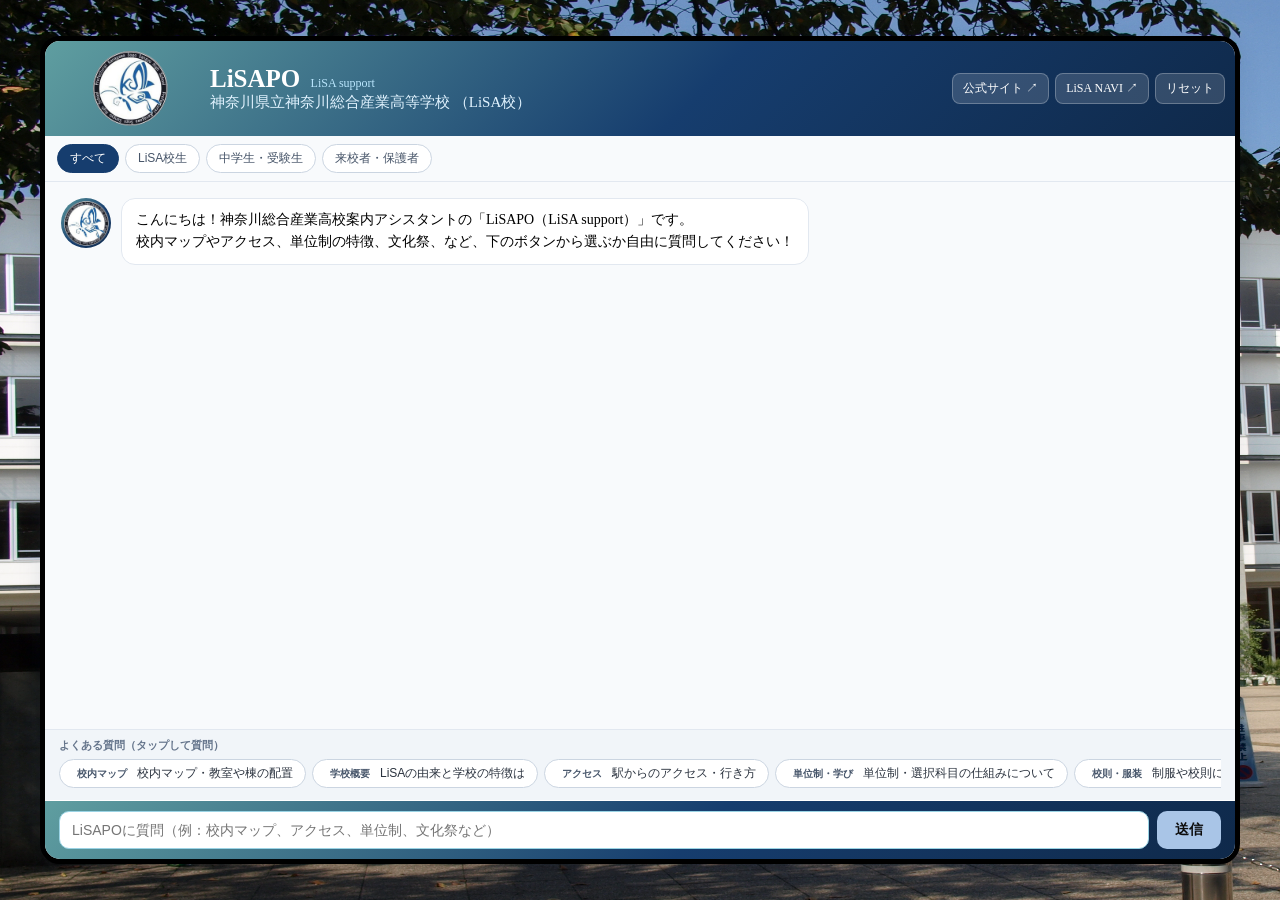
==== index.html @ d9cda3f4 "Rename LiSAPO.html to index.html" ====
<!DOCTYPE html>
<html lang="ja">
<head>
  <meta charset="UTF-8" />
  <meta name="viewport" content="width=device-width, initial-scale=1.0" />
  <title>LiSAPO (LiSA support) | 神奈川総合産業高校 案内アシスタント</title>
  <link rel="stylesheet" href="style.css" />
</head>
<body>
  <div class="app">
    <header class="header">
      <div class="header-left">
        <div class="logo"><img src="LiSA.png" alt="logo" class="picture1"></div>
        <div>
          <h1 class="title">LiSAPO <span>LiSA support</span></h1>
          <p class="subtitle">神奈川県立神奈川総合産業高等学校 （LiSA校）</p>
        </div>
      </div>
      <div class="header-actions">
        <a href="https://www.pen-kanagawa.ed.jp/kanagawasogosangyo-h/zennichi/index.html" target="_blank" rel="noopener noreferrer" class="btn-link">公式サイト ↗</a>
        <a href="https://lisanavi.github.io/map/" target="_blank" rel="noopener noreferrer" class="btn-link">LiSA NAVI ↗</a>
        <button onclick="resetChat()" class="btn-reset">リセット</button>
      </div>
    </header>

    <nav class="tabs" aria-label="対象者切り替え">
      <button onclick="setRole('all')" id="tab-all" class="tab active">すべて</button>
      <button onclick="setRole('current_student')" id="tab-current_student" class="tab">LiSA校生</button>
      <button onclick="setRole('student_prospect')" id="tab-student_prospect" class="tab">中学生・受験生</button>
      <button onclick="setRole('visitor')" id="tab-visitor" class="tab">来校者・保護者</button>
    </nav>

    <main id="chat-messages" class="messages"></main>

    <div class="chips-area">
      <div class="chips-label">よくある質問（タップして質問）</div>
      <div id="quick-chips" class="chips"></div>
    </div>

    <footer class="footer">
      <form onsubmit="handleSubmit(event)" class="form">
        <input type="text" id="user-input" placeholder="LiSAPOに質問（例：校内マップ、アクセス、単位制、文化祭など）" autocomplete="off" />
        <button type="submit">送信</button>
    </footer>
  </div>

  <script>
    const KNOWLEDGE_BASE = [
      {
        id: 'map', category: '校内マップ', roles: ['all', 'visitor', 'student_prospect', 'current_student'],
        q: '校内マップ・教室や棟の配置',
        kw: ['マップ', 'map', '校内図', '配置', '教室', '案内図', '場所', '東棟', '西棟'],
        a: '\n校内の施設や教室の配置は、デジタル校内マップ（LiSAナビ）から確認できます！\n・校内マップ：https://lisanavi.github.io/map/\n【主なエリア】\n・1階 事務室、視聴覚室、会議室、食堂、体育館など\n・2階 一般学習室、ロッカースペース、更衣室\n・3階 一般学習室、進路相談室、コンピューター室、美術室\n・4階 一般学習室、音楽室、調理室、被服室\nなどなどの様々な教室あります！'
      },
      {
        id: 'lisa', category: '学校概要', roles: ['all', 'student_prospect', 'visitor'],
        q: 'LiSAの由来と学校の特徴は',
        kw: ['lisa', 'リサ', '特徴', 'どんな学校', '総合産業', '由来', '意味', '学科', 'りさぽ','LiSAPO'],
        a: '\nLiSAは Liberal（自由・教養）、Internationality（国際性）、\nScience & Arts（科学と芸術・技術）、Academy（学び舎）の頭文字です。\n全国唯一の「総合産業科（単位制）」を設置し、理数・情報・工学・環境・デザイン・国際など\n幅広い選択科目から自分の時間割を組み立てられます！'
      },
      {
        id: 'access', category: 'アクセス', roles: ['all', 'visitor', 'student_prospect'],
        q: '駅からのアクセス・行き方',
        kw: ['アクセス', '駅', '行き方', '住所', '相模大野', '徒歩', '地図', '駐車場'],
        a: '\n・小田急線「相模大野駅」北口より徒歩約13分（相模大野中央公園の隣）\n・住所：〒252-0303 相模原市南区相模大野4-1-1\n※来校者用の駐車場はありませんので公共交通機関をご利用ください！'
      },
      {
        id: 'credit', category: '単位制・学び', roles: ['all', 'student_prospect', 'current_student'],
        q: '単位制・選択科目の仕組みについて',
        kw: ['単位', '選択科目', '時間割', '授業', '理系', '文系', '情報', '実験', '実習'],
        a: '\n学年制ではなく「単位制」です。1年次は共通科目を中心に学び、\n2・3年次は理数・工学・情報・ライフサイエンス・アート・国際などの豊富な選択科目群から進路に合わせて履修できます！'
      },
      {
        id: 'rules', category: '校則・服装', roles: ['all', 'student_prospect', 'visitor'],
        q: '制服や校則について',
        kw: ['制服', '私服', '標準服', '校則', '髪型', 'スマホ', 'バイト', '服装'],
        a: '\n式典など指定日以外は「標準服」または「私服※」のどちらでも登校可能です。（※TPOに合わせた服装）\n生徒の自主性・自律を重んじる校風です！'
      },
      {
        id: 'teijisei', category: '施設のルール', roles: ['all', 'current_student', 'visitor'],
        q: '完全下校時刻は？',
        kw: ['定時制', '下校', '17時', '17:00', '完全下校', '部活', '共有'],
        a: '\n全日制と定時制で校舎を共有しているため、全日制の完全下校時刻は原則17:00です！'
      },
      {
        id: 'events', category: '学校行事', roles: ['all', 'student_prospect', 'visitor', 'current_student'],
        q: '文化祭などの行事は？',
        kw: ['文化祭','行事', '体育祭', '修学旅行', 'イベント'],
        a: '\n【主な行事】\n5月に行われる年次別の遠足ではグループに分かれて行動し\n6月に行われる赤団、青団、緑団、黄団に分かれる体育祭ではリレーやダンスなどの楽しい種目を行い\n9月では修学旅行に加え、文化祭が開催されます\n文化祭ではクラス企画や文化部発表に加え、総合産業高校ならではの技術・研究展示が人気です！'
      },
      {
        id: 'admission', category: '受験・説明会', roles: ['all', 'student_prospect', 'visitor'],
        q: '学校説明会や入試の情報は？',
        kw: ['入試', '受検', '受験', '説明会', 'オープンスクール', '体験入学', '倍率'],
        a: '\n夏〜秋にかけて学校説明会・体験授業が実施されます。\n具体的な日程や申込方法、入学者選抜の選考基準は公式サイトの「受験生の方へ」をご確認ください！'
      },
      {
        id: 'office', category: '欠席連絡の方法', roles: ['all', 'current_student', 'visitor'],
        q: '欠席連絡の方法は？',
        kw: ['事務室', '欠席', '遅刻'],
        a: '\n欠席・遅刻連絡は学校指定の連絡システム（または朝の受付時間に電話）で保護者からご連絡ください。\n詳細は公式サイトをご確認ください！'
      }
    ];

    let currentRole = 'all';
    const msgEl = document.getElementById('chat-messages');
    const chipsEl = document.getElementById('quick-chips');
    const inputEl = document.getElementById('user-input');

    function init() {
      renderChips();
      resetChat();
    }

    function resetChat() {
      msgEl.innerHTML = '';
      addMsg('bot', 'こんにちは！神奈川総合産業高校案内アシスタントの「LiSAPO（LiSA support）」です。\n校内マップやアクセス、単位制の特徴、文化祭、など、下のボタンから選ぶか自由に質問してください！');
    }

    function setRole(role) {
      currentRole = role;
      document.querySelectorAll('.tab').forEach(b => b.classList.remove('active'));
      document.getElementById('tab-' + role).classList.add('active');
      renderChips();
    }

    function renderChips() {
      const list = KNOWLEDGE_BASE.filter(i => currentRole === 'all' || i.roles.includes(currentRole));
      chipsEl.innerHTML = list.map(i => `<button type="button" class="chip" onclick="ask('${i.id}')"><span>${i.category}</span>${i.q}</button>`).join('');
    }

    function ask(id) {
      const item = KNOWLEDGE_BASE.find(k => k.id === id);
      if (!item) return;
      addMsg('user', item.q);
      setTimeout(() => addMsg('bot', item.a, item.category), 250);
    }

    function handleSubmit(e) {
      e.preventDefault();
      const text = inputEl.value.trim();
      if (!text) return;
      inputEl.value = '';
      addMsg('user', text);

      const q = text.toLowerCase();
      let best = null, max = 0;
      for (const item of KNOWLEDGE_BASE) {
        const score = item.kw.reduce((s, k) => s + (q.includes(k.toLowerCase()) ? k.length : 0), 0);
        if (score > max) { max = score; best = item; }
      }

      setTimeout(() => {
        if (best) addMsg('bot', best.a, best.category);
        else addMsg('bot', `\n「${text}」についての詳しい情報が見つかりませんでした。\n「校内マップ」「アクセス」「単位制」「文化祭」などのキーワードでお試しください。`, 'ご案内');
      }, 250);
    }

    function addMsg(sender, text, badge = '') {
      const escaped = text.replace(/&/g, '&').replace(/</g, '<').replace(/>/g, '>')
        .replace(/(https?:\/\/[^\s<]+)/g, '<a href="$1" target="_blank" rel="noopener noreferrer">$1</a>')
        .replace(/\n/g, '<br>');

      const div = document.createElement('div');
      div.className = `msg ${sender}`;
      div.innerHTML = sender === 'user'
        ? `<div class="bubble">${escaped}</div>`
        : `<div class="avatar"><img src="LiSA.png" alt="logo" class="picture2"></div><div class="bubble">${badge ? `<div class="badge">${badge}</div>` : ''}${escaped}</div>`;
      msgEl.appendChild(div);
      msgEl.scrollTop = msgEl.scrollHeight;
    }

    init();
  </script>
</body>
</html>
---- style.css ----
* {
  box-sizing: border-box;
  margin: 0;
  padding: 0;
}

body {
  font-family: "Hiragino Sans";
  background-image: url(LiSAbackground.png);
  background-size: auto; 
  color: #000000;
  height: 100vh;
  display: flex;
  justify-content: center;
  align-items: center;
}

.app {
  width: 100%;
  max-width: 1200px;
  height: 100%;
  background: #fff;
  display: flex;
  flex-direction: column;
  overflow: hidden;
}

@media (min-width: 640px) {
  .app {
    height: 92vh;
    border-radius: 20px;
    border: 5px solid #000000;
    box-shadow: 0 10px 25px rgba(15, 41, 74, 0.1);
  }
}

/* ヘッダー */
.header {
  background: linear-gradient(135deg, #5f9ea0, #163d6e 55%, #0f294a);
  color: #fff;
  padding: 10px 10px;
  display: flex;
  justify-content: space-between;
  align-items: center;
  gap: 2px;
}

.header-left {
  display: flex;
  align-items: center;
  gap: 5px;
}

.logo {
  width: 150px;
  height: 150px;
  overflow: hidden;
  border-radius: 10px;
  display: flex;
  justify-content: center;
  align-items: center;
  font-weight: bold;
  flex-shrink: 0;
  height: auto;
}
.picture1{
  width: 50%;
  height: 50%;
  object-fit: cover;
  display: block;
}

.picture2{
  width: 90%;
  height: 90%;
  object-fit: cover;
  display: block;
}

.title {
  font-size: 25px;
  font-weight: bold;
  font-family: "Meiryo UI"; 
}

.title span {
  font-size: 12px;
  font-weight: normal;
  color: #bae6fd;
  margin-left: 4px;
  font-family: "Hiragino Sans";
}

.subtitle {
  font-size: 15px;
  color: #e0f2fe;
  font-family: "Yu Gothic";
}

.header-actions {
  display: flex;
  gap: 6px;
  flex-shrink: 0;
}

.btn-link, .btn-reset {
  font-size: 12px;
  color: #fff;
  background: rgba(255, 255, 255, 0.15);
  border: 1px solid rgba(255, 255, 255, 0.25);
  padding: 6px 10px;
  border-radius: 8px;
  text-decoration: none;
  cursor: pointer;
}

.btn-link:hover, .btn-reset:hover {
  background: rgba(255, 255, 255, 0.25);
}

/* タブ */
.tabs {
  display: flex;
  gap: 6px;
  padding: 8px 12px;
  background: #f8fafc;
  border-bottom: 1px solid #e2e8f0;
  overflow-x: auto;
}

.tab {
  padding: 5px 12px;
  border-radius: 999px;
  font-size: 12px;
  border: 1px solid #cbd5e1;
  background: #fff;
  color: #475569;
  cursor: pointer;
  white-space: nowrap;
}

.tab.active {
  background: #163d6e;
  color: #fff;
  border-color: #163d6e;
}

/* チャットエリア */
.messages {
  flex: 1;
  overflow-y: auto;
  padding: 16px;
  display: flex;
  flex-direction: column;
  gap: 14px;
  background: #f8fafc;
}

.msg {
  display: flex;
  gap: 10px;
  align-items: flex-start;
}

.msg.user {
  justify-content: flex-end;
}

.avatar {
  width: 50px;
  height: 50px;
  border-radius: 50%;
  background: linear-gradient(135deg, #5f9ea0, #163d6e 55%, #0f294a);
  color: #fff;
  font-size: 20px;
  font-weight: bold;
  display: flex;
  align-items: center;
  justify-content: center;
  flex-shrink: 0;
}

.bubble {
  max-width: 80%;
  padding: 10px 14px;
  border-radius: 14px;
  font-size: 14px;
  line-height: 1.6;
  background: #fff;
  border: 1px solid #e2e8f0;
  word-break: break-word;
}

.msg.user .bubble {
  background: #163d6e;
  color: #fff;
  border: none;
}

.bubble a {
  color: linear-gradient(135deg, #5f9ea0, #163d6e 55%, #0f294a);
  font-weight: bold;
  text-decoration: underline;
}

.badge {
  display: inline-block;
  font-size: 10px;
  font-weight: bold;
  color: #2b333f;
  padding: 1px 6px;
  border-radius: 10px;
  margin-bottom: 4px;
}

/* クイック質問チップ */
.chips-area {
  padding: 8px 14px;
  background: #f1f5f9;
  border-top: 1px solid #e2e8f0;
}

.chips-label {
  font-size: 11px;
  font-weight: bold;
  color: #64748b;
  margin-bottom: 6px;
}

.chips {
  display: flex;
  gap: 6px;
  overflow-x: auto;
  padding-bottom: 4px;
}

.chip {
  white-space: nowrap;
  background: #fff;
  border: 1px solid #cbd5e1;
  border-radius: 999px;
  padding: 5px 12px;
  font-size: 12px;
  color: #2b333f;
  cursor: pointer;
}

.chip:hover {
  border-color: #163d6e;
  background: #f0f9ff;
}

.chip span {
  font-size: 10px;
  font-weight: bold;
  color: #46556a;
  padding: 1px 5px;
  border-radius: 4px;
  margin-right: 5px;
  height: auto;
}

/* 入力フォーム */
.footer {
  padding: 10px 14px;
  background: linear-gradient(135deg, #5f9ea0, #163d6e 55%, #0f294a);
  border-top: 1px solid #fff;
}

.form {
  display: flex;
  gap: 8px;
}

.form input {
  flex: 1;
  padding: 10px 12px;
  border: 1px solid #9ad3e4;
  border-radius: 10px;
  font-size: 14px;
  outline: none;
}

.form input:focus {
  border-color: #163d6e;
}

.form button {
  background: #a9c5e7;
  color: #0c0c0c;
  border: none;
  border-radius: 10px;
  padding: 0 18px;
  font-size: 14px;
  font-weight: bold;
  cursor: pointer;
  font-family: "Yu Gothic";
}

.form button:hover {
  background: #8daedb;
}

.note {
  font-size: 10px;
  color: #94a3b8;
  text-align: center;
  margin-top: 6px;
  font-family: "Yu Gothic";
}

.note a {
  color: #64748b;
}
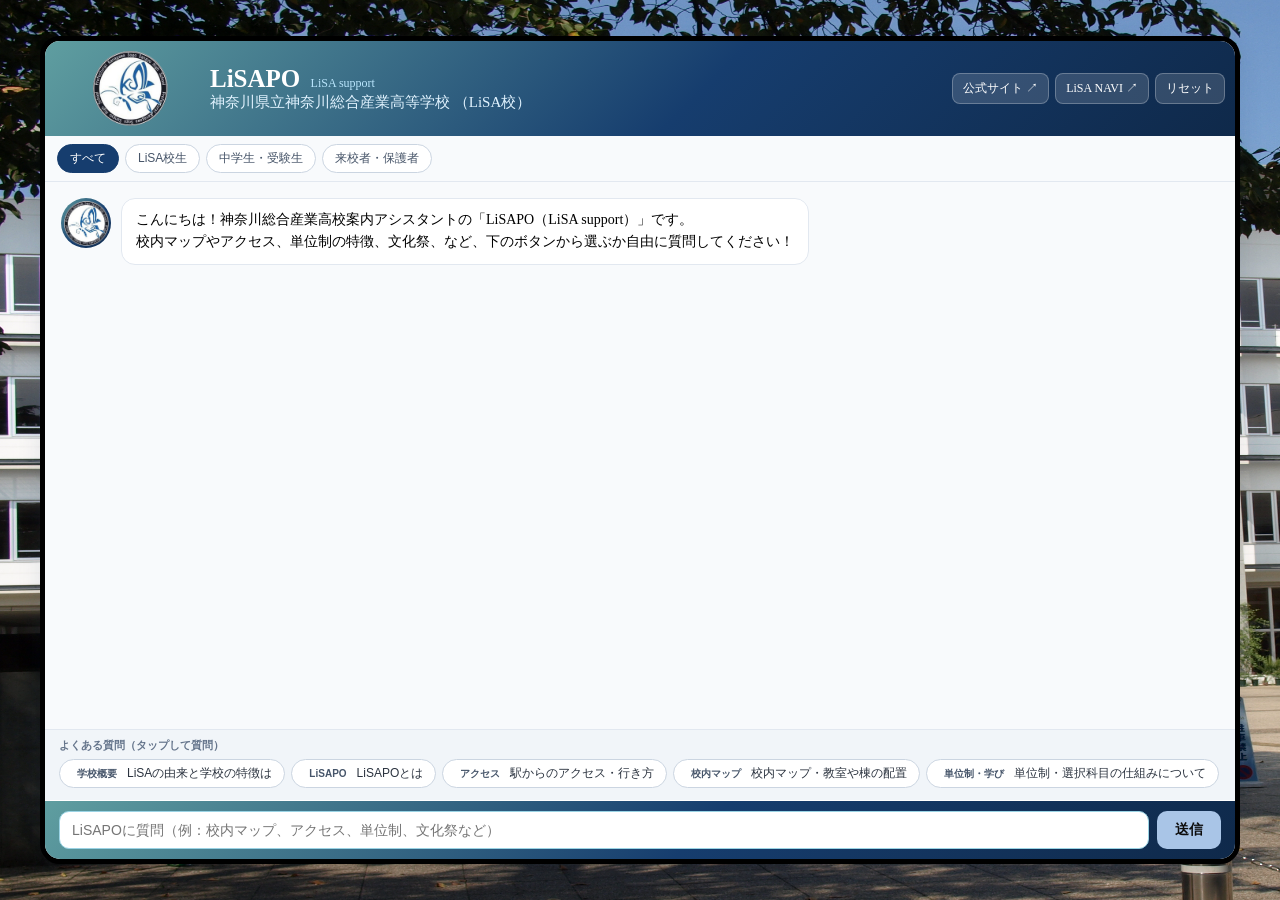
==== commit 918a0d75: "Update index.html" ====
--- a/index.html
+++ b/index.html
@@ -1,10 +1,15 @@
 <!DOCTYPE html>
 <html lang="ja">
 <head>
-  <meta charset="UTF-8" />
-  <meta name="viewport" content="width=device-width, initial-scale=1.0" />
-  <title>LiSAPO (LiSA support) | 神奈川総合産業高校 案内アシスタント</title>
-  <link rel="stylesheet" href="style.css" />
+  <meta charset="UTF-8"/>
+  <meta name="viewport" content="width=device-width, initial-scale=1.0"/>
+  <meta property="og:title" content="LiSAPO (LiSA support) ">
+  <meta property="og:description" content="LiSA校への疑問、学校生活を来校者や受験する中学生にもわかりやすく聞けるチャットBotです！">
+  <meta property="og:url" content="https://lisapo-bot.github.io/LiSAPO/">
+  <meta property="og:type" content="website">
+  <meta property="og:site_name" content="LiSAPO">
+  <title>LiSAPO (LiSA support) | LiSA校</title>
+  <link rel="stylesheet" href="index.css?v=2" />
 </head>
 <body>
   <div class="app">
@@ -47,55 +52,61 @@
   <script>
     const KNOWLEDGE_BASE = [
       {
-        id: 'map', category: '校内マップ', roles: ['all', 'visitor', 'student_prospect', 'current_student'],
+        id: 'lisa', category: '学校概要', roles: ['all','current_student','student_prospect','visitor'],
+        q: 'LiSAの由来と学校の特徴は',
+        kw: ['lisa', 'リサ', '特徴', 'どんな学校', '総合産業', '由来', '意味', '学科'],
+        a: '\nLiSAは Liberal（自由・教養）、Internationality（国際性）、\nScience & Arts（科学と芸術・技術）、Academy（学び舎）の頭文字です。\n全国唯一の「総合産業科（単位制）」を設置し、工学、情報、環境バイオ、科学、リベラルアーツ分野など\n幅広い選択科目から自分の時間割を組み立てられます！'
+      },
+      {
+        id: 'lisa', category: 'LiSAPO', roles: ['all','current_student','student_prospect','visitor'],
+        q: 'LiSAPOとは',
+        kw: ['LiSAPO','りさぽ','リサポ'],
+        a: '\nLiSAPOはLiSA校への疑問、学校生活を来校者や受験する中学生にもわかりやすく聞けるチャットBotです！\n気軽に聞いてね！'
+      },
+      {
+        id: 'access', category: 'アクセス', roles: ['all','current_student','student_prospect','visitor'],
+        q: '駅からのアクセス・行き方',
+        kw: ['アクセス', '駅', '行き方', '住所', '相模大野', '徒歩', '地図', '駐車場'],
+        a: '\n・小田急線「相模大野駅」北口より徒歩約13分（相模大野中央公園の隣）\n・住所：〒252-0307 神奈川県相模原市南区文京1丁目11−1\n※来校者用の駐車場はありませんので公共交通機関をご利用ください！'
+      },
+      {
+        id: 'map', category: '校内マップ', roles: ['all','current_student','student_prospect','visitor'],
         q: '校内マップ・教室や棟の配置',
         kw: ['マップ', 'map', '校内図', '配置', '教室', '案内図', '場所', '東棟', '西棟'],
         a: '\n校内の施設や教室の配置は、デジタル校内マップ（LiSAナビ）から確認できます！\n・校内マップ：https://lisanavi.github.io/map/\n【主なエリア】\n・1階 事務室、視聴覚室、会議室、食堂、体育館など\n・2階 一般学習室、ロッカースペース、更衣室\n・3階 一般学習室、進路相談室、コンピューター室、美術室\n・4階 一般学習室、音楽室、調理室、被服室\nなどなどの様々な教室あります！'
       },
       {
-        id: 'lisa', category: '学校概要', roles: ['all', 'student_prospect', 'visitor'],
-        q: 'LiSAの由来と学校の特徴は',
-        kw: ['lisa', 'リサ', '特徴', 'どんな学校', '総合産業', '由来', '意味', '学科', 'りさぽ','LiSAPO'],
-        a: '\nLiSAは Liberal（自由・教養）、Internationality（国際性）、\nScience & Arts（科学と芸術・技術）、Academy（学び舎）の頭文字です。\n全国唯一の「総合産業科（単位制）」を設置し、理数・情報・工学・環境・デザイン・国際など\n幅広い選択科目から自分の時間割を組み立てられます！'
+        id: 'credit', category: '単位制・学び', roles: ['all','student_prospect','visitor'],
+        q: '単位制・選択科目の仕組みについて',
+        kw: ['単位', '選択科目', '時間割', '授業', '理系', '文系', '情報', '実験', '実習'],
+        a: '\n学年制ではなく「単位制」です。1年次は共通科目を中心に学び、\n2・3年次は工学、情報、環境バイオ、科学、リベラルアーツ分野などの豊富な選択科目群から進路に合わせて履修できます！'
       },
       {
-        id: 'access', category: 'アクセス', roles: ['all', 'visitor', 'student_prospect'],
-        q: '駅からのアクセス・行き方',
-        kw: ['アクセス', '駅', '行き方', '住所', '相模大野', '徒歩', '地図', '駐車場'],
-        a: '\n・小田急線「相模大野駅」北口より徒歩約13分（相模大野中央公園の隣）\n・住所：〒252-0303 相模原市南区相模大野4-1-1\n※来校者用の駐車場はありませんので公共交通機関をご利用ください！'
+        id: 'rules', category: '校則・服装', roles: ['all','current_student'],
+        q: '制服や校則について',
+        kw: ['制服', '私服', '標準服', '校則', '髪型', 'スマホ', 'バイト', '服装'],
+        a: '\n校則は他の高校と比べゆるく制服については式典など指定日以外は「標準服」または「私服※」のどちらでも登校可能です。（※TPOに合わせた服装）\n生徒の自主性・自律を重んじる校風です！\n詳しくは「公式サイト」の「生徒心得」をご確認ください'
       },
       {
-        id: 'credit', category: '単位制・学び', roles: ['all', 'student_prospect', 'current_student'],
-        q: '単位制・選択科目の仕組みについて',
-        kw: ['単位', '選択科目', '時間割', '授業', '理系', '文系', '情報', '実験', '実習'],
-        a: '\n学年制ではなく「単位制」です。1年次は共通科目を中心に学び、\n2・3年次は理数・工学・情報・ライフサイエンス・アート・国際などの豊富な選択科目群から進路に合わせて履修できます！'
-      },
-      {
-        id: 'rules', category: '校則・服装', roles: ['all', 'student_prospect', 'visitor'],
-        q: '制服や校則について',
-        kw: ['制服', '私服', '標準服', '校則', '髪型', 'スマホ', 'バイト', '服装'],
-        a: '\n式典など指定日以外は「標準服」または「私服※」のどちらでも登校可能です。（※TPOに合わせた服装）\n生徒の自主性・自律を重んじる校風です！'
-      },
-      {
-        id: 'teijisei', category: '施設のルール', roles: ['all', 'current_student', 'visitor'],
+        id: 'teijisei', category: '施設のルール', roles: ['all','current_student','visitor'],
         q: '完全下校時刻は？',
         kw: ['定時制', '下校', '17時', '17:00', '完全下校', '部活', '共有'],
         a: '\n全日制と定時制で校舎を共有しているため、全日制の完全下校時刻は原則17:00です！'
       },
       {
-        id: 'events', category: '学校行事', roles: ['all', 'student_prospect', 'visitor', 'current_student'],
+        id: 'events', category: '学校行事', roles: ['all','current_student','student_prospect','visitor'],
         q: '文化祭などの行事は？',
         kw: ['文化祭','行事', '体育祭', '修学旅行', 'イベント'],
-        a: '\n【主な行事】\n5月に行われる年次別の遠足ではグループに分かれて行動し\n6月に行われる赤団、青団、緑団、黄団に分かれる体育祭ではリレーやダンスなどの楽しい種目を行い\n9月では修学旅行に加え、文化祭が開催されます\n文化祭ではクラス企画や文化部発表に加え、総合産業高校ならではの技術・研究展示が人気です！'
+        a: '\n【主な行事】\n5月に行われる年次別の遠足ではグループに分かれて行動し\n6月に行われる赤団、青団、緑団、黄団に分かれる体育祭ではリレーやダンスなどの楽しい種目を行い\n9月では修学旅行に加え、文化祭（LiSA Papillon Festival）が開催されます\n文化祭ではクラス企画や文化部発表に加え、総合産業高校ならではの技術・研究展示が人気です！'
       },
       {
-        id: 'admission', category: '受験・説明会', roles: ['all', 'student_prospect', 'visitor'],
+        id: 'admission', category: '受験・説明会', roles: ['all','student_prospect',],
         q: '学校説明会や入試の情報は？',
         kw: ['入試', '受検', '受験', '説明会', 'オープンスクール', '体験入学', '倍率'],
         a: '\n夏〜秋にかけて学校説明会・体験授業が実施されます。\n具体的な日程や申込方法、入学者選抜の選考基準は公式サイトの「受験生の方へ」をご確認ください！'
       },
       {
-        id: 'office', category: '欠席連絡の方法', roles: ['all', 'current_student', 'visitor'],
+        id: 'office', category: '欠席連絡の方法', roles: ['all','current_student'],
         q: '欠席連絡の方法は？',
         kw: ['事務室', '欠席', '遅刻'],
         a: '\n欠席・遅刻連絡は学校指定の連絡システム（または朝の受付時間に電話）で保護者からご連絡ください。\n詳細は公式サイトをご確認ください！'
--- a/index.css
+++ b/index.css
@@ -0,0 +1,388 @@
+* {
+  box-sizing: border-box;
+  margin: 0;
+  padding: 0;
+}
+
+body {
+  font-family: "Hiragino Sans";
+  background-image: url(LiSAbackground.png);
+  background-size: auto; 
+  color: #000000;
+  height: 100vh;
+  height: 100dvh;
+  display: flex;
+  justify-content: center;
+  align-items: center;
+}
+
+.app {
+  width: 100%;
+  max-width: 1200px;
+  height: 100%;
+  background: #fff;
+  display: flex;
+  flex-direction: column;
+  overflow: hidden;
+}
+
+@media (min-width: 640px) {
+  .app {
+    height: 92vh;
+    border-radius: 20px;
+    border: 5px solid #000000;
+    box-shadow: 0 10px 25px rgba(15, 41, 74, 0.1);
+  }
+}
+
+.header {
+  background: linear-gradient(135deg, #5f9ea0, #163d6e 55%, #0f294a);
+  color: #fff;
+  padding: 10px 10px;
+  display: flex;
+  justify-content: space-between;
+  align-items: center;
+  gap: 2px;
+}
+
+.header-left {
+  display: flex;
+  align-items: center;
+  gap: 5px;
+}
+
+.logo {
+  width: 150px;
+  height: 150px;
+  overflow: hidden;
+  border-radius: 10px;
+  display: flex;
+  justify-content: center;
+  align-items: center;
+  font-weight: bold;
+  flex-shrink: 0;
+  height: auto;
+}
+
+.picture1 {
+  width: 50%;
+  height: 50%;
+  object-fit: cover;
+  display: block;
+}
+
+.picture2 {
+  width: 90%;
+  height: 90%;
+  object-fit: cover;
+  display: block;
+}
+
+.title {
+  font-size: 25px;
+  font-weight: bold;
+  font-family: "Meiryo UI"; 
+}
+
+.title span {
+  font-size: 12px;
+  font-weight: normal;
+  color: #bae6fd;
+  margin-left: 4px;
+  font-family: "Hiragino Sans";
+}
+
+.subtitle {
+  font-size: 15px;
+  color: #e0f2fe;
+  font-family: "Yu Gothic";
+}
+
+.header-actions {
+  display: flex;
+  gap: 6px;
+  flex-shrink: 0;
+}
+
+.btn-link, .btn-reset {
+  font-size: 12px;
+  color: #fff;
+  background: rgba(255, 255, 255, 0.15);
+  border: 1px solid rgba(255, 255, 255, 0.25);
+  padding: 6px 10px;
+  border-radius: 8px;
+  text-decoration: none;
+  cursor: pointer;
+}
+
+.btn-link:hover, .btn-reset:hover {
+  background: rgba(255, 255, 255, 0.25);
+}
+
+.tabs {
+  display: flex;
+  gap: 6px;
+  padding: 8px 12px;
+  background: #f8fafc;
+  border-bottom: 1px solid #e2e8f0;
+  overflow-x: auto;
+}
+
+.tab {
+  padding: 5px 12px;
+  border-radius: 999px;
+  font-size: 12px;
+  border: 1px solid #cbd5e1;
+  background: #fff;
+  color: #475569;
+  cursor: pointer;
+  white-space: nowrap;
+}
+
+.tab.active {
+  background: #163d6e;
+  color: #fff;
+  border-color: #163d6e;
+}
+
+.messages {
+  flex: 1;
+  overflow-y: auto;
+  padding: 16px;
+  display: flex;
+  flex-direction: column;
+  gap: 14px;
+  background: #f8fafc;
+}
+
+.msg {
+  display: flex;
+  gap: 10px;
+  align-items: flex-start;
+}
+
+.msg.user {
+  justify-content: flex-end;
+}
+
+.avatar {
+  width: 50px;
+  height: 50px;
+  border-radius: 50%;
+  background: linear-gradient(135deg, #5f9ea0, #163d6e 55%, #0f294a);
+  color: #fff;
+  font-size: 20px;
+  font-weight: bold;
+  display: flex;
+  align-items: center;
+  justify-content: center;
+  flex-shrink: 0;
+}
+
+.bubble {
+  max-width: 80%;
+  padding: 10px 14px;
+  border-radius: 14px;
+  font-size: 14px;
+  line-height: 1.6;
+  background: #fff;
+  border: 1px solid #e2e8f0;
+  word-break: break-word;
+}
+
+.msg.user .bubble {
+  background: #163d6e;
+  color: #fff;
+  border: none;
+}
+
+.bubble a {
+  color: linear-gradient(135deg, #5f9ea0, #163d6e 55%, #0f294a);
+  font-weight: bold;
+  text-decoration: underline;
+}
+
+.badge {
+  display: inline-block;
+  font-size: 10px;
+  font-weight: bold;
+  color: #2b333f;
+  padding: 1px 6px;
+  border-radius: 10px;
+  margin-bottom: 4px;
+}
+
+.chips-area {
+  padding: 8px 14px;
+  background: #f1f5f9;
+  border-top: 1px solid #e2e8f0;
+}
+
+.chips-label {
+  font-size: 11px;
+  font-weight: bold;
+  color: #64748b;
+  margin-bottom: 6px;
+}
+
+.chips {
+  display: flex;
+  gap: 6px;
+  overflow-x: auto;
+  padding-bottom: 4px;
+}
+
+.chip {
+  white-space: nowrap;
+  background: #fff;
+  border: 1px solid #cbd5e1;
+  border-radius: 999px;
+  padding: 5px 12px;
+  font-size: 12px;
+  color: #2b333f;
+  cursor: pointer;
+}
+
+.chip:hover {
+  border-color: #163d6e;
+  background: #f0f9ff;
+}
+
+.chip span {
+  font-size: 10px;
+  font-weight: bold;
+  color: #46556a;
+  padding: 1px 5px;
+  border-radius: 4px;
+  margin-right: 5px;
+  height: auto;
+}
+
+.footer {
+  padding: 10px 14px;
+  background: linear-gradient(135deg, #5f9ea0, #163d6e 55%, #0f294a);
+  border-top: 1px solid #fff;
+}
+
+.form {
+  display: flex;
+  gap: 8px;
+}
+
+.form input {
+  flex: 1;
+  padding: 10px 12px;
+  border: 1px solid #9ad3e4;
+  border-radius: 10px;
+  font-size: 14px;
+  outline: none;
+}
+
+.form input:focus {
+  border-color: #163d6e;
+}
+
+.form button {
+  background: #a9c5e7;
+  color: #0c0c0c;
+  border: none;
+  border-radius: 10px;
+  padding: 0 18px;
+  font-size: 14px;
+  font-weight: bold;
+  cursor: pointer;
+  font-family: "Yu Gothic";
+}
+
+.form button:hover {
+  background: #8daedb;
+}
+
+.note {
+  font-size: 10px;
+  color: #94a3b8;
+  text-align: center;
+  margin-top: 6px;
+  font-family: "Yu Gothic";
+}
+
+.note a {
+  color: #64748b;
+}
+
+/*スマホ対応*/
+@media (max-width: 639px) {
+  .header {
+    flex-direction: column;
+    align-items: stretch;
+    padding: 10px 12px;
+    gap: 8px;
+  }
+
+  .header-left {
+    width: 100%;
+    gap: 10px;
+  }
+
+  .logo {
+    width: 56px;
+  }
+
+  .picture1 {
+    width: 85%;
+    height: 85%;
+  }
+
+  .title {
+    font-size: 20px;
+  }
+
+  .subtitle {
+    font-size: 12px;
+  }
+
+  .header-actions {
+    width: 100%;
+    justify-content: flex-end;
+    gap: 6px;
+  }
+
+  .btn-link, .btn-reset {
+    font-size: 11px;
+    padding: 5px 10px;
+  }
+
+  .tabs, .chips {
+    -webkit-overflow-scrolling: touch;
+  }
+
+  .messages {
+    padding: 12px;
+    gap: 10px;
+  }
+
+  .avatar {
+    width: 38px;
+    height: 38px;
+  }
+
+  .bubble {
+    max-width: 84%;
+    font-size: 13px;
+    padding: 8px 12px;
+  }
+
+  .footer {
+    padding: 8px 10px calc(8px + env(safe-area-inset-bottom));
+  }
+
+  .form input {
+    font-size: 16px;
+    padding: 8px 10px;
+  }
+
+  .form button {
+    padding: 0 14px;
+    font-size: 13px;
+  }
+}
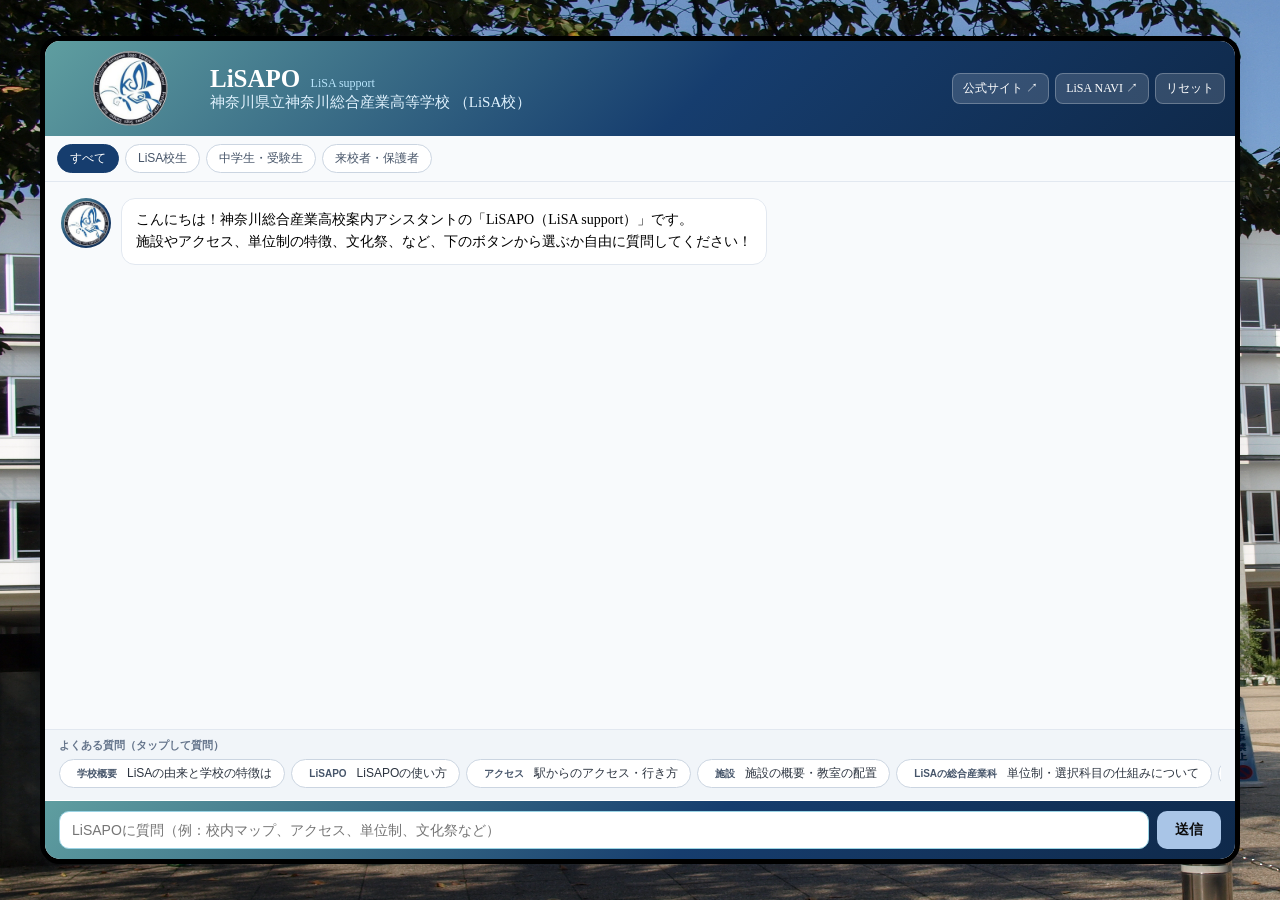
==== commit 3a425cf2: "Update index.html" ====
--- a/index.html
+++ b/index.html
@@ -52,14 +52,14 @@
   <script>
     const KNOWLEDGE_BASE = [
       {
-        id: 'lisa', category: '学校概要', roles: ['all','current_student','student_prospect','visitor'],
+        id: 'LiSA', category: '学校概要', roles: ['all','current_student','student_prospect','visitor'],
         q: 'LiSAの由来と学校の特徴は',
-        kw: ['lisa', 'リサ', '特徴', 'どんな学校', '総合産業', '由来', '意味', '学科'],
+        kw: ['LiSA','lisa', 'リサ','りさ', '特徴', 'どんな学校', '総合産業', '由来', '意味'],
         a: '\nLiSAは Liberal（自由・教養）、Internationality（国際性）、\nScience & Arts（科学と芸術・技術）、Academy（学び舎）の頭文字です。\n全国唯一の「総合産業科（単位制）」を設置し、工学、情報、環境バイオ、科学、リベラルアーツ分野など\n幅広い選択科目から自分の時間割を組み立てられます！'
       },
       {
-        id: 'lisa', category: 'LiSAPO', roles: ['all','current_student','student_prospect','visitor'],
-        q: 'LiSAPOとは',
+        id: 'LiSAPO', category: 'LiSAPO', roles: ['all','current_student','student_prospect','visitor'],
+        q: 'LiSAPOの使い方',
         kw: ['LiSAPO','りさぽ','リサポ'],
         a: '\nLiSAPOはLiSA校への疑問、学校生活を来校者や受験する中学生にもわかりやすく聞けるチャットBotです！\n気軽に聞いてね！'
       },
@@ -67,49 +67,49 @@
         id: 'access', category: 'アクセス', roles: ['all','current_student','student_prospect','visitor'],
         q: '駅からのアクセス・行き方',
         kw: ['アクセス', '駅', '行き方', '住所', '相模大野', '徒歩', '地図', '駐車場'],
-        a: '\n・小田急線「相模大野駅」北口より徒歩約13分（相模大野中央公園の隣）\n・住所：〒252-0307 神奈川県相模原市南区文京1丁目11−1\n※来校者用の駐車場はありませんので公共交通機関をご利用ください！'
+        a: '\n・小田急線「相模大野駅」北口より徒歩約15分\n・住所：〒252-0307 神奈川県相模原市南区文京1丁目11−1\n※来校者用の駐車場はありませんので公共交通機関をご利用ください！'
       },
       {
-        id: 'map', category: '校内マップ', roles: ['all','current_student','student_prospect','visitor'],
-        q: '校内マップ・教室や棟の配置',
+        id: 'map', category: '施設', roles: ['all','current_student','student_prospect','visitor'],
+        q: '施設の概要・教室の配置',
         kw: ['マップ', 'map', '校内図', '配置', '教室', '案内図', '場所', '東棟', '西棟'],
-        a: '\n校内の施設や教室の配置は、デジタル校内マップ（LiSAナビ）から確認できます！\n・校内マップ：https://lisanavi.github.io/map/\n【主なエリア】\n・1階 事務室、視聴覚室、会議室、食堂、体育館など\n・2階 一般学習室、ロッカースペース、更衣室\n・3階 一般学習室、進路相談室、コンピューター室、美術室\n・4階 一般学習室、音楽室、調理室、被服室\nなどなどの様々な教室あります！'
+        a: '\n校内の施設や教室の配置は、デジタル校内マップ（LiSAナビ）から確認できます！\n・校内マップ：https://lisanavi.github.io/map/\nLiSAの施設の特徴として・一足制・全館空調完備・バリアフリー化などが挙げられます！\n【主なエリア】\n・1階 事務室、視聴覚室、会議室、食堂、体育館など\n・2階 一般学習室、ロッカースペース、更衣室\n・3階 一般学習室、進路相談室、コンピューター室、美術室\n・4階 一般学習室、音楽室、調理室、被服室\nなどなどの様々な教室あります！'
       },
       {
-        id: 'credit', category: '単位制・学び', roles: ['all','student_prospect','visitor'],
+        id: 'credit', category: 'LiSAの総合産業科', roles: ['all','student_prospect','visitor'],
         q: '単位制・選択科目の仕組みについて',
-        kw: ['単位', '選択科目', '時間割', '授業', '理系', '文系', '情報', '実験', '実習'],
-        a: '\n学年制ではなく「単位制」です。1年次は共通科目を中心に学び、\n2・3年次は工学、情報、環境バイオ、科学、リベラルアーツ分野などの豊富な選択科目群から進路に合わせて履修できます！'
+        kw: ['単位', '選択科目','授業', '理系', '文系',],
+        a: '\n学年制ではなく「単位制」です。1年次は共通科目を中心に学び、\n2・3年次は工学、情報、環境バイオ、科学、リベラルアーツ分野などの\n豊富な選択科目群から進路に合わせて履修できます！'
       },
       {
-        id: 'rules', category: '校則・服装', roles: ['all','current_student'],
+        id: 'rules', category: '校則・服装', roles: ['all','current_student','student_prospect','visitor'],
         q: '制服や校則について',
         kw: ['制服', '私服', '標準服', '校則', '髪型', 'スマホ', 'バイト', '服装'],
-        a: '\n校則は他の高校と比べゆるく制服については式典など指定日以外は「標準服」または「私服※」のどちらでも登校可能です。（※TPOに合わせた服装）\n生徒の自主性・自律を重んじる校風です！\n詳しくは「公式サイト」の「生徒心得」をご確認ください'
-      },
-      {
-        id: 'teijisei', category: '施設のルール', roles: ['all','current_student','visitor'],
-        q: '完全下校時刻は？',
-        kw: ['定時制', '下校', '17時', '17:00', '完全下校', '部活', '共有'],
-        a: '\n全日制と定時制で校舎を共有しているため、全日制の完全下校時刻は原則17:00です！'
+        a: '\n校則は他の高校と比べゆるく制服については式典など指定日以外は\n「標準服」または「私服※」のどちらでも登校可能です。（※TPOに合わせた服装）\n生徒の自主性・自律を重んじる校風です！\n詳しくは「公式サイト」の「生徒心得」をご確認ください'
       },
       {
         id: 'events', category: '学校行事', roles: ['all','current_student','student_prospect','visitor'],
         q: '文化祭などの行事は？',
         kw: ['文化祭','行事', '体育祭', '修学旅行', 'イベント'],
-        a: '\n【主な行事】\n5月に行われる年次別の遠足ではグループに分かれて行動し\n6月に行われる赤団、青団、緑団、黄団に分かれる体育祭ではリレーやダンスなどの楽しい種目を行い\n9月では修学旅行に加え、文化祭（LiSA Papillon Festival）が開催されます\n文化祭ではクラス企画や文化部発表に加え、総合産業高校ならではの技術・研究展示が人気です！'
+        a: '\n【主な行事】\n5月に行われる年次別の遠足では様々な場所で学びを得ます！\n(去年度は1年次はこどもの国2年次は班別自由行動で東京を散策3年次はディズニーへ)\n6月に行われる赤団、青団、緑団、黄団に分かれる体育祭ではリレーやダンスなどの楽しい種目を行います！\n9月では修学旅行に加え、文化祭（LiSA Papillon Festival）が開催されます\n文化祭ではクラス企画や文化部発表に加え、総合産業高校ならではの技術・研究展示が人気です！'
       },
       {
-        id: 'admission', category: '受験・説明会', roles: ['all','student_prospect',],
+        id: 'activities', category: 'LiSA校生の活動', roles: ['all','student_prospect','visitor'],
+        q: 'ボランティアや大会などの実績は？',
+        kw: ['活動', 'かつどう', '生徒', 'せいと', 'ボランティア', 'コンテスト', '大会'],
+        a: '\nLiSA校生はボランティアや大会に参加します！\nボランティアでは学校周辺の除草作業だったり地域貢献活動\nコンテストや大会では高校生モノづくりコンテストで優勝したりなどLiSA校生が躍進しています！'
+      },
+      {
+        id: 'admission', category: '受験・説明会', roles: ['all','student_prospect'],
         q: '学校説明会や入試の情報は？',
         kw: ['入試', '受検', '受験', '説明会', 'オープンスクール', '体験入学', '倍率'],
-        a: '\n夏〜秋にかけて学校説明会・体験授業が実施されます。\n具体的な日程や申込方法、入学者選抜の選考基準は公式サイトの「受験生の方へ」をご確認ください！'
+        a: '\n夏〜秋にかけて学校説明会・体験授業が実施されます。\n具体的な日程や申込方法、入学者選抜の選考基準は「公式サイト」の「受験生の方へ」をご確認ください！'
       },
       {
         id: 'office', category: '欠席連絡の方法', roles: ['all','current_student'],
         q: '欠席連絡の方法は？',
         kw: ['事務室', '欠席', '遅刻'],
-        a: '\n欠席・遅刻連絡は学校指定の連絡システム（または朝の受付時間に電話）で保護者からご連絡ください。\n詳細は公式サイトをご確認ください！'
+        a: '\n欠席・遅刻連絡は学校指定の連絡システム（または朝の受付時間に電話）で保護者からご連絡ください。\n詳しくは「公式サイト」をご確認ください'
       }
     ];
 
@@ -125,7 +125,7 @@
 
     function resetChat() {
       msgEl.innerHTML = '';
-      addMsg('bot', 'こんにちは！神奈川総合産業高校案内アシスタントの「LiSAPO（LiSA support）」です。\n校内マップやアクセス、単位制の特徴、文化祭、など、下のボタンから選ぶか自由に質問してください！');
+      addMsg('bot', 'こんにちは！神奈川総合産業高校案内アシスタントの「LiSAPO（LiSA support）」です。\n施設やアクセス、単位制の特徴、文化祭、など、下のボタンから選ぶか自由に質問してください！');
     }
 
     function setRole(role) {
